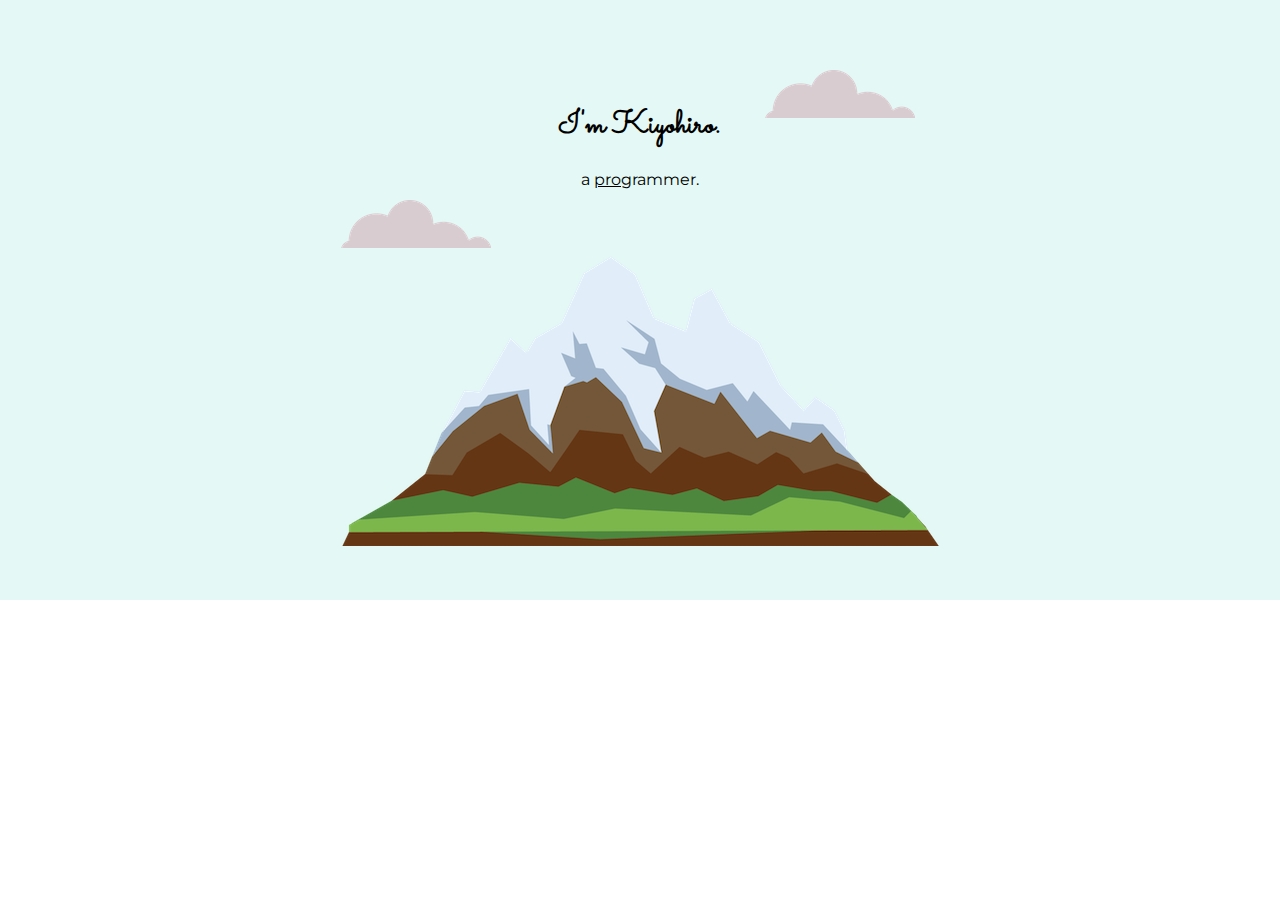
==== index.html @ 4b31aae6 "Create web site with basic practice" ====
<!DOCTYPE html>
<html lang="en">
<head>
    <meta charset="utf-8">
    <title>Kiyohiro Kambayashi</title>
    <link rel="stylesheet" href="css/styles.css">
    <link rel="icon" href="Myicon1.ico">
    <link rel="preconnect" href="https://fonts.googleapis.com">
    <link rel="preconnect" href="https://fonts.gstatic.com" crossorigin>
    <link href="https://fonts.googleapis.com/css2?family=Dancing+Script&family=Montserrat&family=Playfair+Display:ital@1&family=Sacramento&display=swap" rel="stylesheet">
</head>
<body>
    <div class="top-container">
        <img class="top-cloud" src="images/cloud.png" alt="cloud-img">
        <h1>I'm Kiyohiro.</h1>
        <p>a <span>pro</span>grammer.</p>
        <img class="bottom-cloud" src="images/cloud.png" alt="cloud-img">
        <img src="images/mountain.png" alt="mountain-img">
    </div>
</body>
</html>
---- css/styles.css ----
body {
  margin: 0;
  text-align: center;
  font-family: "Montserrat", sans-serif;
}
body .top-container {
  background-color: #e4f9f5;
  margin: 0;
  padding: 50px;
}
body .top-container h1 {
  margin-top: 0;
  font-family: "Sacramento", cursive;
}
body .top-container h2 {
  font-family: "Sacramento", cursive;
}
body .top-container p {
  margin: 0;
}
body .top-container p span {
  text-decoration: underline;
}
body .top-container .top-cloud {
  position: relative;
  top: 20px;
  left: 200px;
}
body .top-container .bottom-cloud {
  position: absolute;
  top: 200px;
}

/*# sourceMappingURL=styles.css.map */
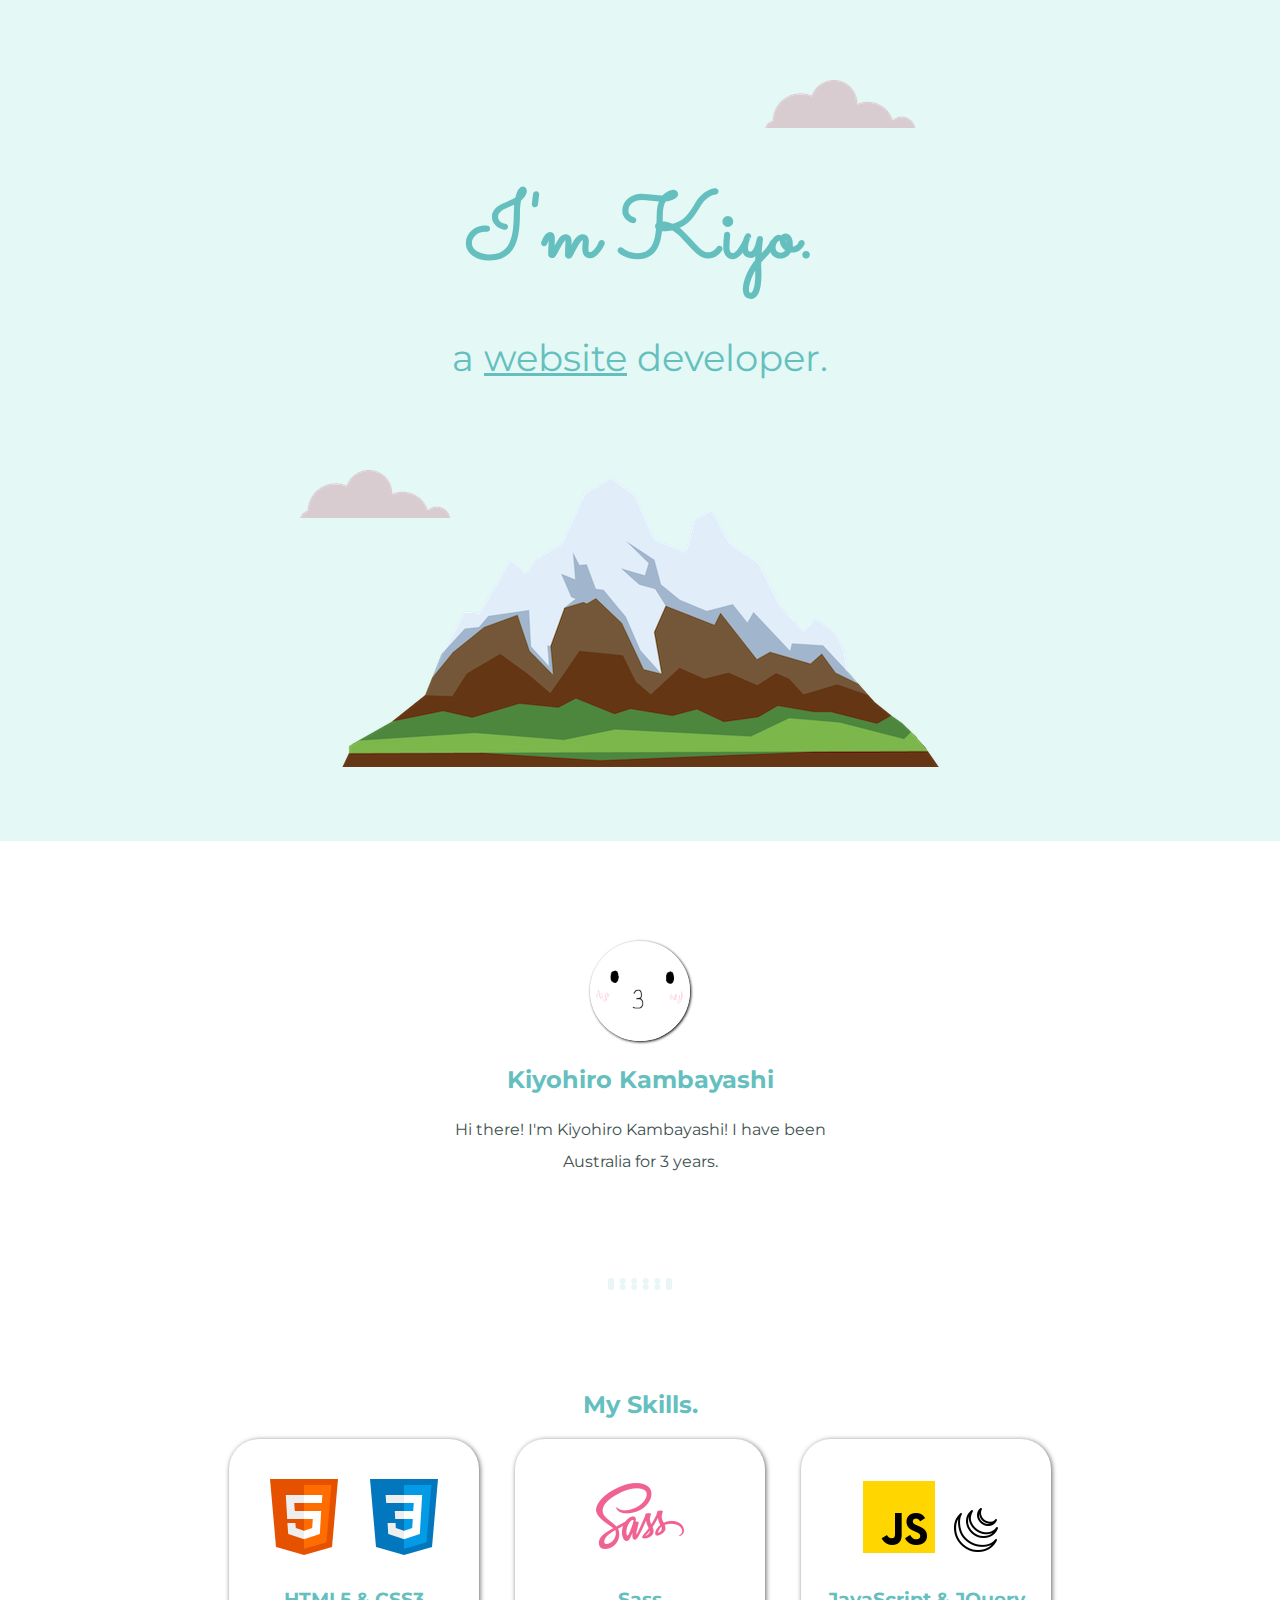
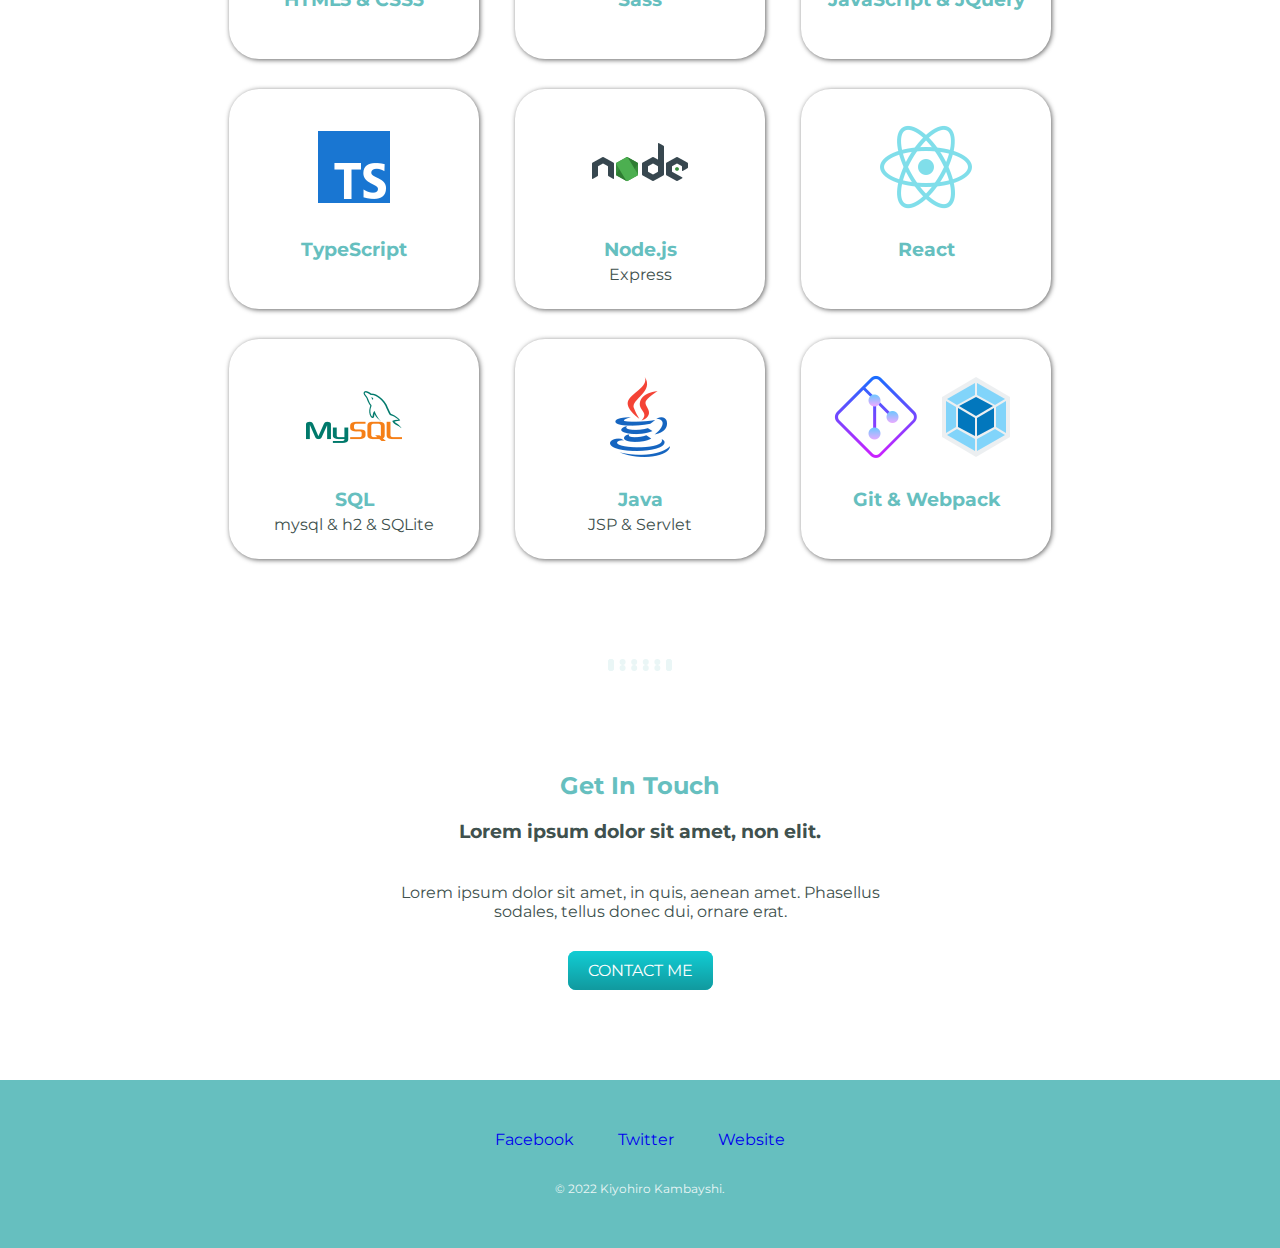
==== commit bb0de40a: "delete public dir" ====
--- a/index.html
+++ b/index.html
@@ -3,19 +3,94 @@
 <head>
     <meta charset="utf-8">
     <title>Kiyohiro Kambayashi</title>
-    <link rel="stylesheet" href="css/styles.css">
-    <link rel="icon" href="Myicon1.ico">
+    <link rel="stylesheet" href="../css/styles.css">
+    <link rel="icon" href="../images/Myicon1.ico">
     <link rel="preconnect" href="https://fonts.googleapis.com">
     <link rel="preconnect" href="https://fonts.gstatic.com" crossorigin>
     <link href="https://fonts.googleapis.com/css2?family=Dancing+Script&family=Montserrat&family=Playfair+Display:ital@1&family=Sacramento&display=swap" rel="stylesheet">
 </head>
 <body>
     <div class="top-container">
-        <img class="top-cloud" src="images/cloud.png" alt="cloud-img">
-        <h1>I'm Kiyohiro.</h1>
-        <p>a <span>pro</span>grammer.</p>
-        <img class="bottom-cloud" src="images/cloud.png" alt="cloud-img">
-        <img src="images/mountain.png" alt="mountain-img">
+        <img class="top-cloud" src="../images/cloud.png" alt="cloud-img">
+        <h1>I'm Kiyo.</h1>
+        <h2>a <span>website</span> developer.</h2>
+        <img class="bottom-cloud" src="../images/cloud.png" alt="cloud-img">
+        <img src="../images/mountain.png" alt="mountain-img">
     </div>
+    <div class="middle-container">
+        <div class="profile">
+          <img src="../images/IMG_7288.PNG" alt="My logo">
+          <h2>Kiyohiro Kambayashi</h2>
+          <p>Hi there! I'm Kiyohiro Kambayashi! I have been Australia for 3 years.</p>
+        </div>
+        <hr>
+        <div class="skills">
+          <h2>My Skills.</h2>
+          <div id="bigbox">
+            <div id="smallbox">
+                <img src="../images/skillimgs/icons8-html-5-96.png" alt="html5-logo">
+                <img src="../images/skillimgs/icons8-css3-96.png" alt="css3-logo">
+                <h3>HTML5 & CSS3</h3>
+            </div>
+            <div id="smallbox">
+                <img src="../images/skillimgs/icons8-sass-96.png" alt="sass-logo">
+                <h3>Sass</h3>
+            </div>
+            <div id="smallbox">
+                <img src="../images/skillimgs/icons8-javascript-96.png" alt="javascript-logo">
+                <img src="../images/skillimgs/icons8-jquery-100.png" alt="jquery-logo" width="20%" style="margin-bottom: 10px;">
+                <h3>JavaScript & JQuery</h3>
+            </div>
+        </div>
+        <div id="bigbox">
+            <div id="smallbox">
+                <img src="../images/skillimgs/icons8-typescript-96.png" alt="typescript-logo">
+                <h3>TypeScript</h3>
+            </div>
+            <div id="smallbox">
+                <img src="../images/skillimgs/icons8-nodejs-96.png" alt="nodejs-logo" >
+                <h3>Node.js</h3>
+                <p>Express</p>
+            </div>
+            <div id="smallbox">
+                <img src="../images/skillimgs/icons8-react-native-96.png" alt="react-logo">
+                <h3>React</h3>
+            </div>
+        </div>
+        <div id="bigbox">
+            <div id="smallbox">
+                <img src="../images/skillimgs/icons8-mysql-logo-96.png" alt="mysql-logo">
+                <h3>SQL</h3>
+                <p>mysql & h2 & SQLite</p>
+            </div>
+            <div id="smallbox">
+                <img src="../images/skillimgs/icons8-java-96.png" alt="java-logo">
+                <h3>Java</h3>
+                <p>JSP & Servlet</p>
+            </div>
+            <div id="smallbox">
+                <img src="../images/skillimgs/icons8-git-96.png" alt="git-logo">
+                <img src="../images/skillimgs/icons8-webpack-96.png" alt="webpack-logo">
+                <h3>Git & Webpack</h3>
+            </div>
+        </div>
+        </div>
+        <hr>
+        <div class="contact-me">
+          <h2>Get In Touch</h2>
+          <h3>Lorem ipsum dolor sit amet, non elit.</h3>
+          <p>Lorem ipsum dolor sit amet, in quis, aenean amet. Phasellus sodales, tellus donec dui, ornare erat.</p>
+          <a class="btn" href="mailto:kiyohiro.0310@gmail.com">CONTACT ME</a>
+        </div>
+      </div>
+
+
+      <div class="bottom-container">
+        <a class="footer-link" href="https://www.facebook.com/profile.php?id=100009429964562">Facebook</a>
+        <a class="footer-link" href="https://twitter.com/home">Twitter</a>
+        <a class="footer-link" href="https://kiyohiro0310.github.io/My-site/">Website</a>
+        <p>&copy; 2022 Kiyohiro Kambayshi.</p>
+      </div>
+
 </body>
 </html>--- a/css/styles.css
+++ b/css/styles.css
@@ -2,33 +2,139 @@
   margin: 0;
   text-align: center;
   font-family: "Montserrat", sans-serif;
+  color: #40514E;
+}
+body hr {
+  border: 6px dotted #eaf6f6;
+  width: 4%;
+  margin: 100px auto;
 }
 body .top-container {
   background-color: #e4f9f5;
   margin: 0;
-  padding: 50px;
+  padding: 70px;
 }
 body .top-container h1 {
-  margin-top: 0;
+  color: #66BFBF;
+  font-size: 5.625rem;
+  margin: 50px auto 0 auto;
   font-family: "Sacramento", cursive;
 }
 body .top-container h2 {
-  font-family: "Sacramento", cursive;
+  color: #66BFBF;
+  font-family: "Montserrat", cursive;
+  font-size: 2.3rem;
+  font-weight: normal;
+}
+body .top-container h2 span {
+  text-decoration: underline;
 }
 body .top-container p {
   margin: 0;
-}
-body .top-container p span {
-  text-decoration: underline;
+  font-size: 2.5rem;
 }
 body .top-container .top-cloud {
   position: relative;
-  top: 20px;
+  top: 10px;
   left: 200px;
 }
 body .top-container .bottom-cloud {
   position: absolute;
-  top: 200px;
+  top: 470px;
+  left: 300px;
+}
+body .middle-container {
+  margin: 100px 0;
+}
+body .middle-container h2 {
+  color: #66BFBF;
+}
+body .middle-container .profile img {
+  width: 100px;
+  height: 100px;
+  box-shadow: 1px 1px 3px #000;
+  border-radius: 100px;
+}
+body .middle-container .profile p {
+  margin: auto;
+  width: 30%;
+  line-height: 2;
+}
+body .middle-container .skills #bigbox {
+  margin-bottom: 30px;
+  height: 220px;
+  display: flex;
+  justify-content: center;
+  align-items: center;
+}
+body .middle-container .skills #bigbox #smallbox {
+  display: inline-block;
+  width: 250px;
+  height: 220px;
+  background: #fff;
+  margin: 18px;
+  border-radius: 30px;
+  text-align: center;
+  overflow: auto;
+  box-shadow: 1px 1px 5px #666666;
+}
+body .middle-container .skills #bigbox #smallbox img {
+  margin-top: 30px;
+}
+body .middle-container .skills #bigbox #smallbox h3 {
+  position: relative;
+  bottom: 0px;
+  margin-bottom: 4px;
+  color: #66BFBF;
+}
+body .middle-container .skills #bigbox #smallbox p {
+  margin: 0;
+}
+body .middle-container .contact-me p {
+  width: 40%;
+  margin: 40px auto;
+}
+body .middle-container .contact-me .btn {
+  background: #11cdd4;
+  background-image: -webkit-linear-gradient(top, #11cdd4, #11999e);
+  background-image: -moz-linear-gradient(top, #11cdd4, #11999e);
+  background-image: -ms-linear-gradient(top, #11cdd4, #11999e);
+  background-image: -o-linear-gradient(top, #11cdd4, #11999e);
+  background-image: linear-gradient(to bottom, #11cdd4, #11999e);
+  -webkit-border-radius: 8;
+  -moz-border-radius: 8;
+  border-radius: 8px;
+  font-family: "Montserrat", sans-serif;
+  color: #ffffff;
+  font-size: 16px;
+  padding: 10px 20px 10px 20px;
+  text-decoration: none;
+}
+body .middle-container .contact-me .btn:hover {
+  background: #30e3cb;
+  background-image: -webkit-linear-gradient(top, #30e3cb, #2bc4ad);
+  background-image: -moz-linear-gradient(top, #30e3cb, #2bc4ad);
+  background-image: -ms-linear-gradient(top, #30e3cb, #2bc4ad);
+  background-image: -o-linear-gradient(top, #30e3cb, #2bc4ad);
+  background-image: linear-gradient(to bottom, #30e3cb, #2bc4ad);
+  text-decoration: none;
+}
+body .bottom-container {
+  background-color: #66bfbf;
+  padding: 50px 0 20px;
+}
+body .bottom-container a {
+  font-family: "Montserrat", sans-serif;
+  margin: 10px 20px;
+  text-decoration: none;
+}
+body .bottom-container a:hover {
+  color: #eaf6f6;
+}
+body .bottom-container p {
+  color: #eaf6f6;
+  font-size: 0.75rem;
+  padding: 20px 0;
 }
 
 /*# sourceMappingURL=styles.css.map */
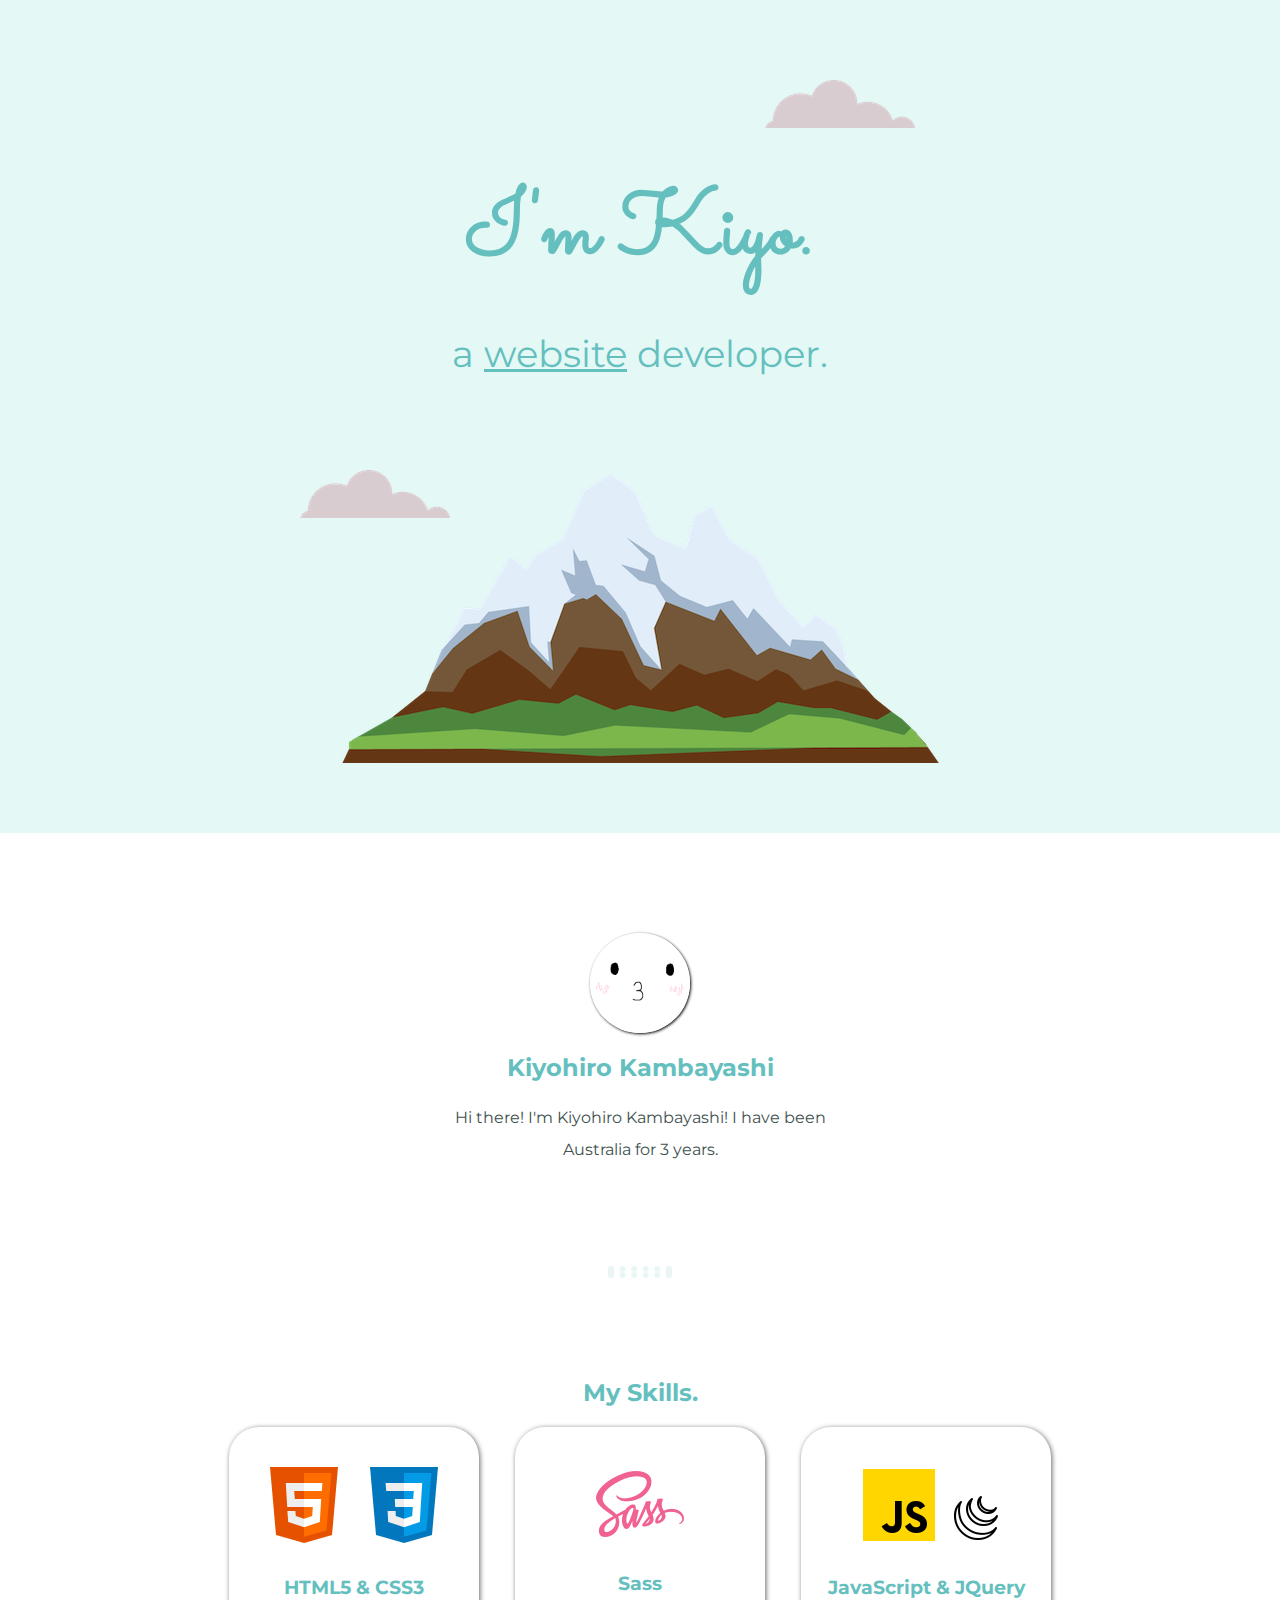
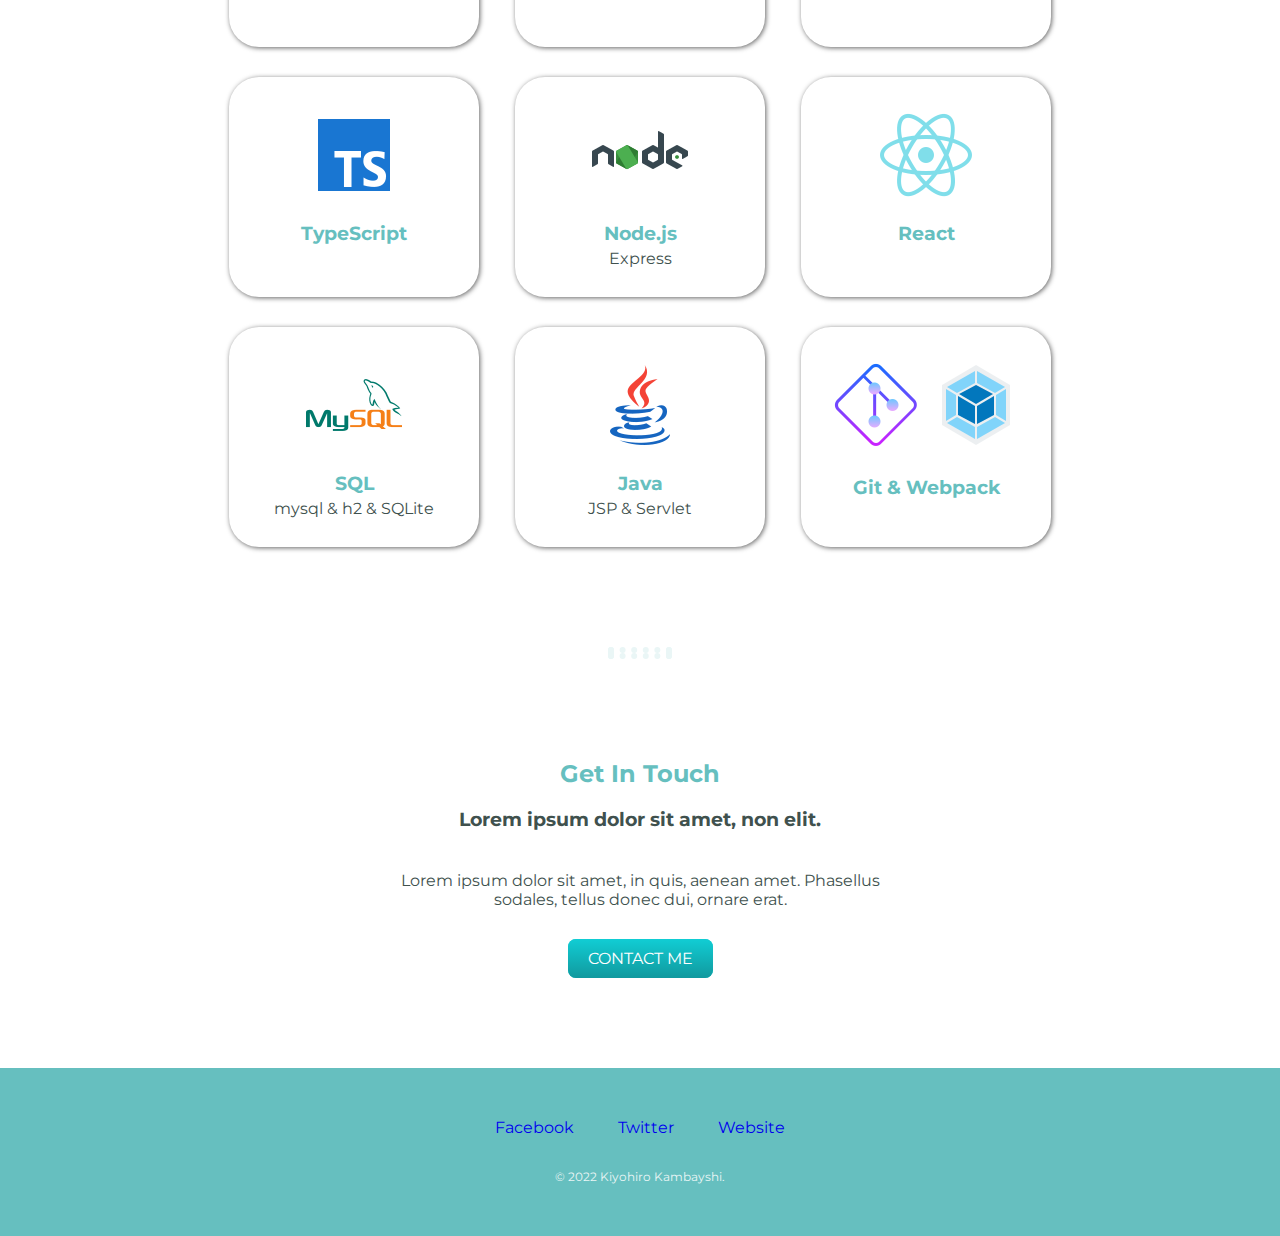
==== commit 7a082603: "delete doctype html" ====
--- a/index.html
+++ b/index.html
@@ -1,4 +1,4 @@
-<!DOCTYPE html>
+
 <html lang="en">
 <head>
     <meta charset="utf-8">
@@ -93,4 +93,4 @@
       </div>
 
 </body>
-</html>+</html>
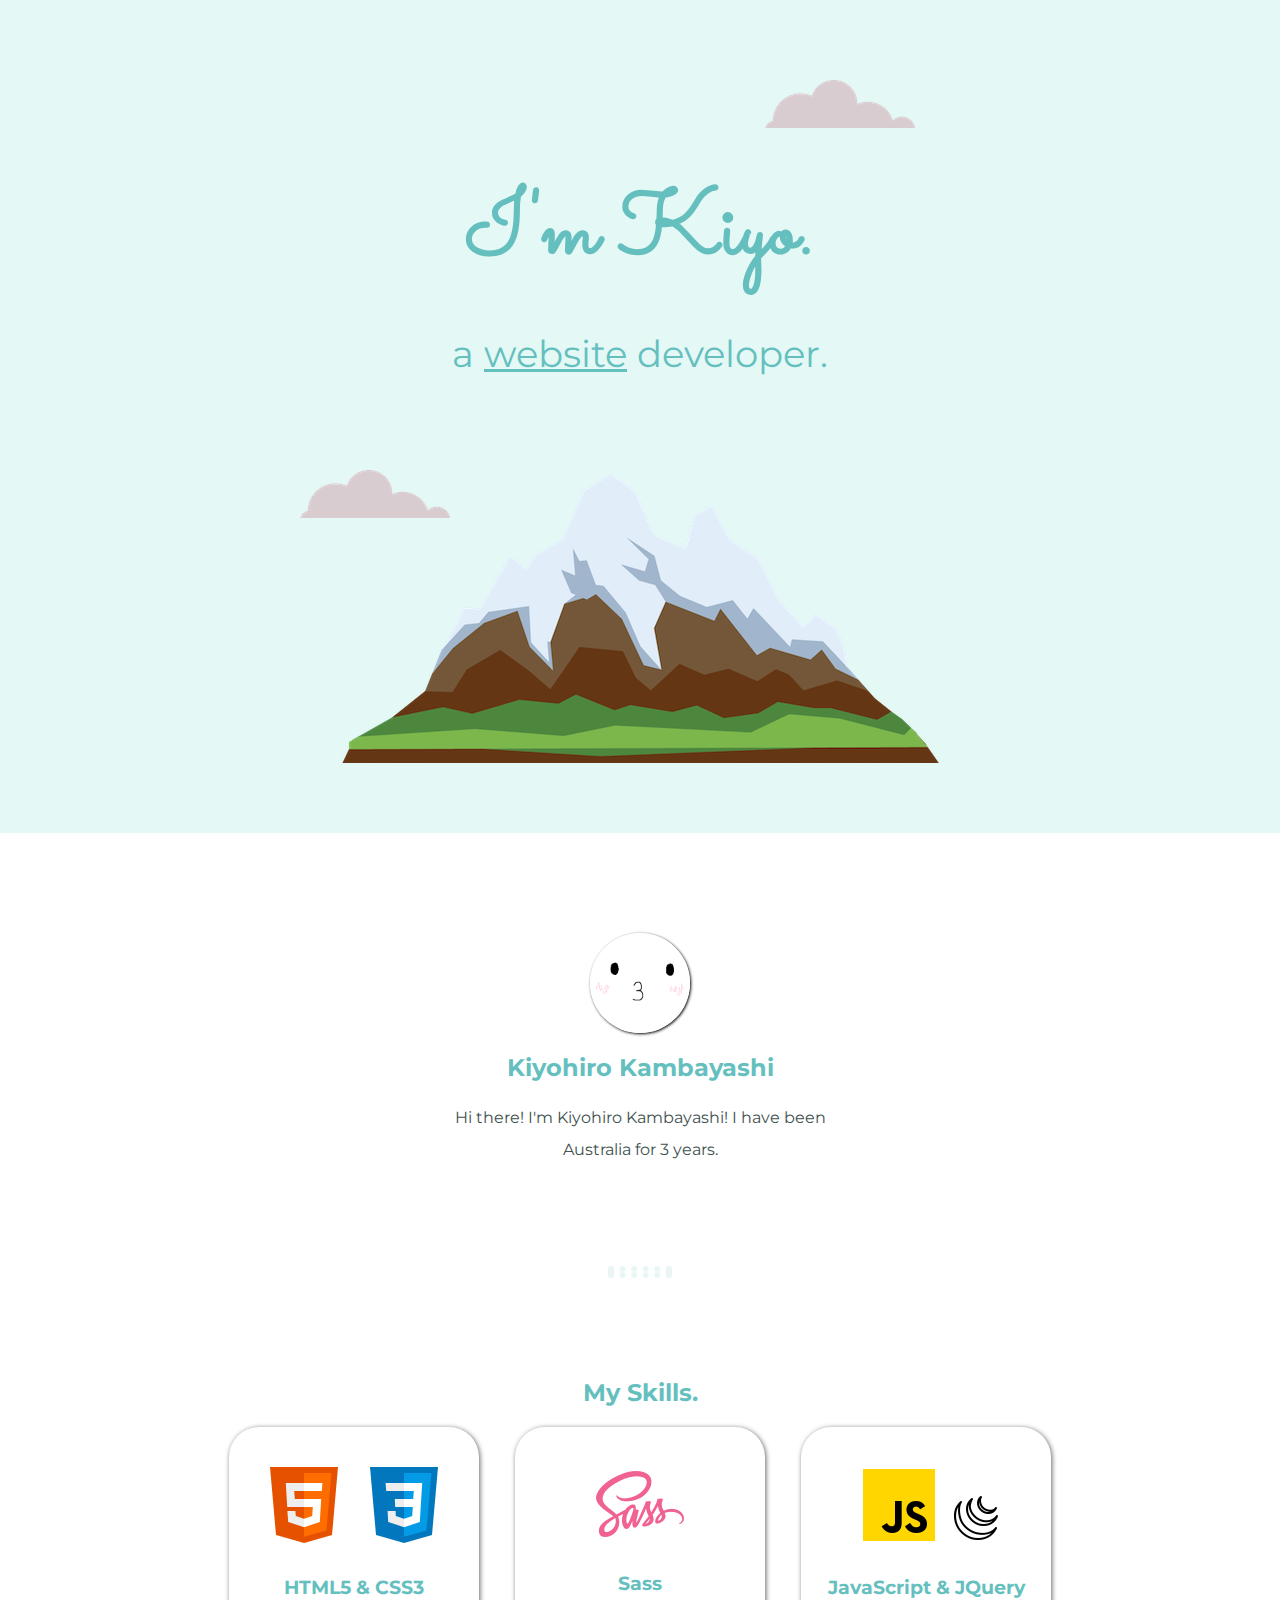
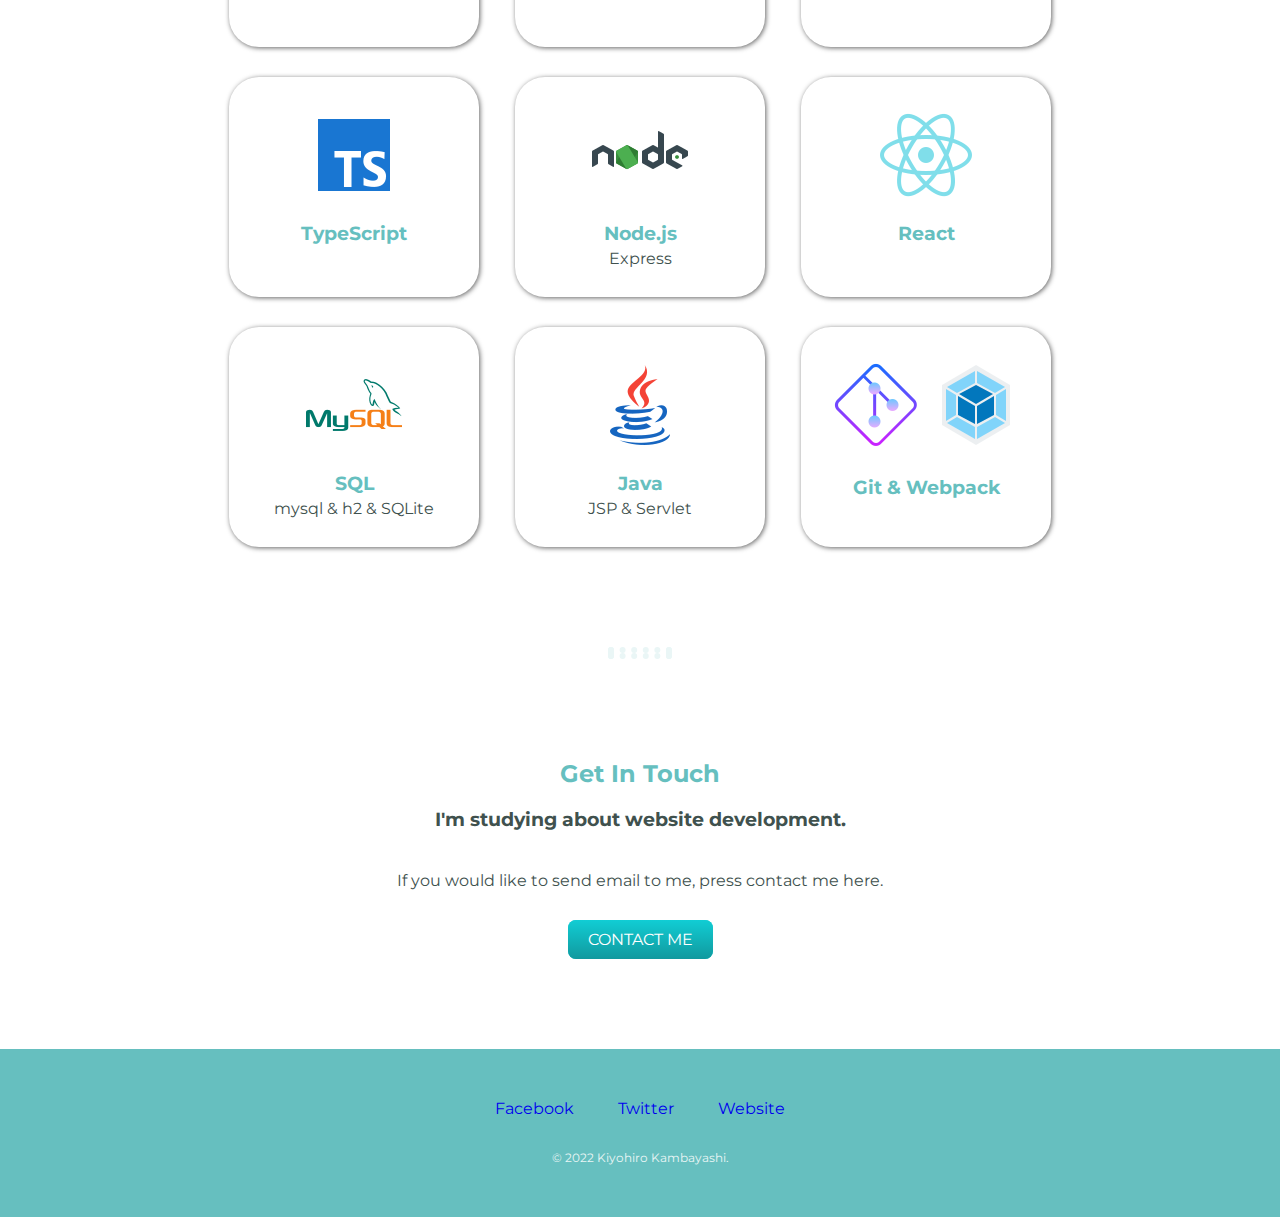
==== commit a7147a09: "modify" ====
--- a/index.html
+++ b/index.html
@@ -3,23 +3,23 @@
 <head>
     <meta charset="utf-8">
     <title>Kiyohiro Kambayashi</title>
-    <link rel="stylesheet" href="../css/styles.css">
-    <link rel="icon" href="../images/Myicon1.ico">
+    <link rel="stylesheet" href="css/styles.css">
+    <link rel="icon" href="images/Myicon1.ico">
     <link rel="preconnect" href="https://fonts.googleapis.com">
     <link rel="preconnect" href="https://fonts.gstatic.com" crossorigin>
     <link href="https://fonts.googleapis.com/css2?family=Dancing+Script&family=Montserrat&family=Playfair+Display:ital@1&family=Sacramento&display=swap" rel="stylesheet">
 </head>
 <body>
     <div class="top-container">
-        <img class="top-cloud" src="../images/cloud.png" alt="cloud-img">
+        <img class="top-cloud" src="images/cloud.png" alt="cloud-img">
         <h1>I'm Kiyo.</h1>
         <h2>a <span>website</span> developer.</h2>
-        <img class="bottom-cloud" src="../images/cloud.png" alt="cloud-img">
-        <img src="../images/mountain.png" alt="mountain-img">
+        <img class="bottom-cloud" src="images/cloud.png" alt="cloud-img">
+        <img src="images/mountain.png" alt="mountain-img">
     </div>
     <div class="middle-container">
         <div class="profile">
-          <img src="../images/IMG_7288.PNG" alt="My logo">
+          <img src="images/IMG_7288.PNG" alt="My logo">
           <h2>Kiyohiro Kambayashi</h2>
           <p>Hi there! I'm Kiyohiro Kambayashi! I have been Australia for 3 years.</p>
         </div>
@@ -28,49 +28,49 @@
           <h2>My Skills.</h2>
           <div id="bigbox">
             <div id="smallbox">
-                <img src="../images/skillimgs/icons8-html-5-96.png" alt="html5-logo">
-                <img src="../images/skillimgs/icons8-css3-96.png" alt="css3-logo">
+                <img src="images/skillimgs/icons8-html-5-96.png" alt="html5-logo">
+                <img src="images/skillimgs/icons8-css3-96.png" alt="css3-logo">
                 <h3>HTML5 & CSS3</h3>
             </div>
             <div id="smallbox">
-                <img src="../images/skillimgs/icons8-sass-96.png" alt="sass-logo">
+                <img src="images/skillimgs/icons8-sass-96.png" alt="sass-logo">
                 <h3>Sass</h3>
             </div>
             <div id="smallbox">
-                <img src="../images/skillimgs/icons8-javascript-96.png" alt="javascript-logo">
-                <img src="../images/skillimgs/icons8-jquery-100.png" alt="jquery-logo" width="20%" style="margin-bottom: 10px;">
+                <img src="images/skillimgs/icons8-javascript-96.png" alt="javascript-logo">
+                <img src="images/skillimgs/icons8-jquery-100.png" alt="jquery-logo" width="20%" style="margin-bottom: 10px;">
                 <h3>JavaScript & JQuery</h3>
             </div>
         </div>
         <div id="bigbox">
             <div id="smallbox">
-                <img src="../images/skillimgs/icons8-typescript-96.png" alt="typescript-logo">
+                <img src="images/skillimgs/icons8-typescript-96.png" alt="typescript-logo">
                 <h3>TypeScript</h3>
             </div>
             <div id="smallbox">
-                <img src="../images/skillimgs/icons8-nodejs-96.png" alt="nodejs-logo" >
+                <img src="images/skillimgs/icons8-nodejs-96.png" alt="nodejs-logo" >
                 <h3>Node.js</h3>
                 <p>Express</p>
             </div>
             <div id="smallbox">
-                <img src="../images/skillimgs/icons8-react-native-96.png" alt="react-logo">
+                <img src="images/skillimgs/icons8-react-native-96.png" alt="react-logo">
                 <h3>React</h3>
             </div>
         </div>
         <div id="bigbox">
             <div id="smallbox">
-                <img src="../images/skillimgs/icons8-mysql-logo-96.png" alt="mysql-logo">
+                <img src="images/skillimgs/icons8-mysql-logo-96.png" alt="mysql-logo">
                 <h3>SQL</h3>
                 <p>mysql & h2 & SQLite</p>
             </div>
             <div id="smallbox">
-                <img src="../images/skillimgs/icons8-java-96.png" alt="java-logo">
+                <img src="images/skillimgs/icons8-java-96.png" alt="java-logo">
                 <h3>Java</h3>
                 <p>JSP & Servlet</p>
             </div>
             <div id="smallbox">
-                <img src="../images/skillimgs/icons8-git-96.png" alt="git-logo">
-                <img src="../images/skillimgs/icons8-webpack-96.png" alt="webpack-logo">
+                <img src="images/skillimgs/icons8-git-96.png" alt="git-logo">
+                <img src="images/skillimgs/icons8-webpack-96.png" alt="webpack-logo">
                 <h3>Git & Webpack</h3>
             </div>
         </div>
@@ -78,18 +78,17 @@
         <hr>
         <div class="contact-me">
           <h2>Get In Touch</h2>
-          <h3>Lorem ipsum dolor sit amet, non elit.</h3>
-          <p>Lorem ipsum dolor sit amet, in quis, aenean amet. Phasellus sodales, tellus donec dui, ornare erat.</p>
+          <h3>I'm studying about website development.</h3>
+          <p>If you would like to send email to me, press contact me here.</p>
           <a class="btn" href="mailto:kiyohiro.0310@gmail.com">CONTACT ME</a>
         </div>
       </div>
-
 
       <div class="bottom-container">
         <a class="footer-link" href="https://www.facebook.com/profile.php?id=100009429964562">Facebook</a>
         <a class="footer-link" href="https://twitter.com/home">Twitter</a>
         <a class="footer-link" href="https://kiyohiro0310.github.io/My-site/">Website</a>
-        <p>&copy; 2022 Kiyohiro Kambayshi.</p>
+        <p>&copy; 2022 Kiyohiro Kambayashi.</p>
       </div>
 
 </body>
